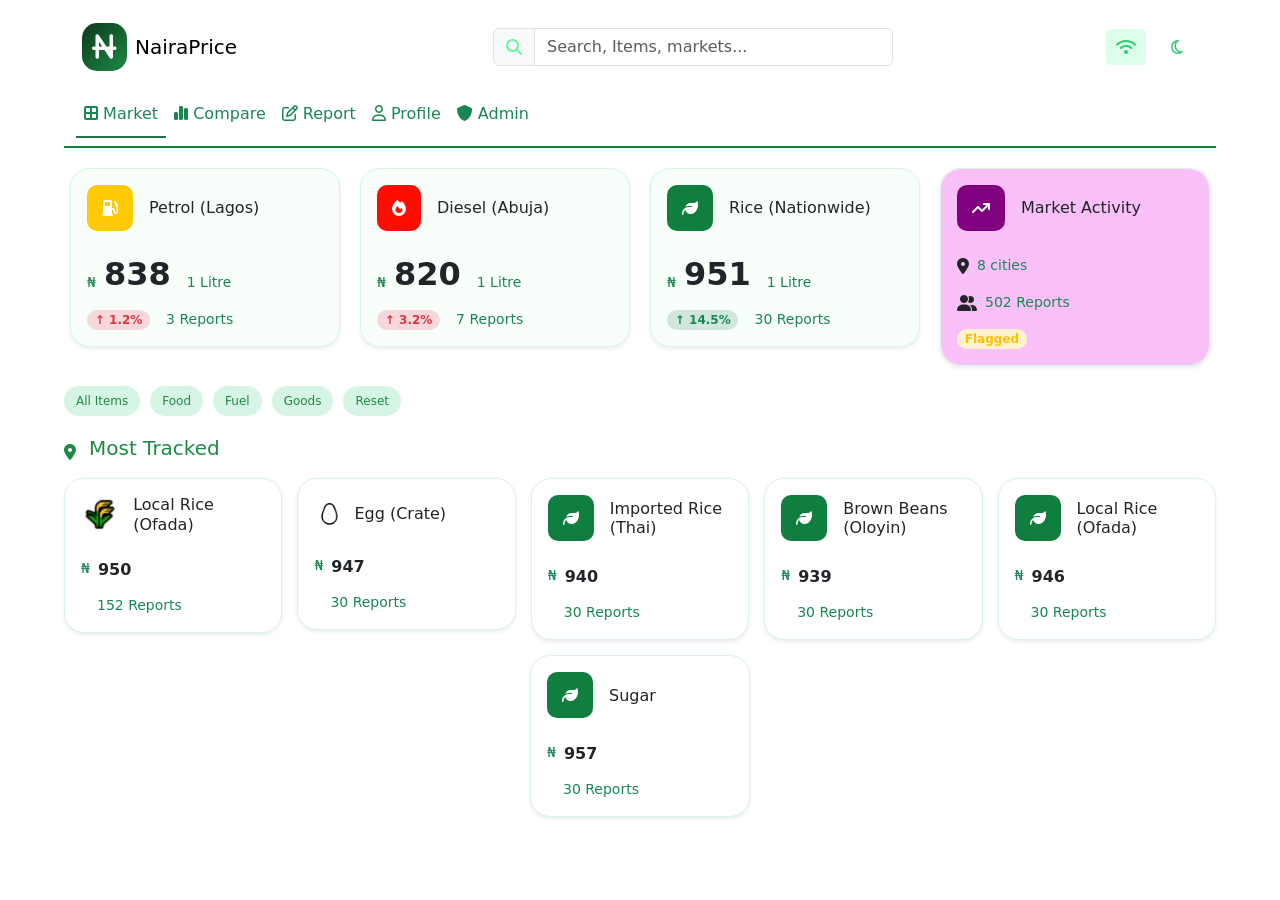
==== index.html @ 474af036 "version 1" ====
<!DOCTYPE html>
<html lang="en">
<head>
    <meta charset="UTF-8">
    <meta name="viewport" content="width=device-width, initial-scale=1.0">
    <link href="https://cdn.jsdelivr.net/npm/bootstrap@5.3.8/dist/css/bootstrap.min.css" rel="stylesheet" crossorigin="anonymous">
    <link rel="stylesheet" href="https://cdnjs.cloudflare.com/ajax/libs/font-awesome/6.7.2/css/all.min.css">
    <link rel="stylesheet" href="styles.css">

    <title>NaijaPrice</title>
</head>
<body>
    <div class="header">
        <nav class="navbar navbar-expand-lg">
        <div class="container">

        <a href="#" class="navbar-brand d-flex align-items-center me-5">
            <i class="fa-solid fa-naira-sign fs-3 me-2"></i>
            <span>NairaPrice</span>
        </a>

        <form class="d-flex mx-auto search-form" role="search">
            <div class="input-group">
              <span class="input-group-text">
                  <i class="fa-solid fa-magnifying-glass"></i>
              </span>

              <input type="search" class="form-control search-box" placeholder="Search, Items, markets...">
            
            </div>
        </form>
        <div class="side-icon">
          <i class="fa-solid fa-wifi"></i> 
          <i class="fa-regular fa-moon"></i> 
        </div>
        

    </div>
</nav>

<nav class="navbar navbar-expand-lg ">
  <div class="container-fluid">
    <button class="navbar-toggler" type="button" data-bs-toggle="collapse" data-bs-target="#navbarNav" aria-controls="navbarNav" aria-expanded="false" aria-label="Toggle navigation">
      <span class="navbar-toggler-icon"></span>
    </button>
    <div class="collapse navbar-collapse" id="navbarNav">
      <ul class="navbar-nav">
        <li class="nav-item">
          <a class="nav-link active" aria-current="page" href="index.html"><i class="fa-solid fa-border-all"></i> Market</a>
        </li>
        <li class="nav-item">
          <a class="nav-link" href="Compare.html"> <i class="fa-solid fa-chart-simple"></i> Compare</a>
        </li>
        <li class="nav-item">
          <a class="nav-link" href="Report.html"><i class="fa-regular fa-pen-to-square"></i> Report</a>
        </li>
        <li class="nav-item">
          <a class="nav-link" href="Profile.html"><i class="fa-regular fa-user"></i> Profile</a>
        </li>
        <li class="nav-item">
          <a class="nav-link" href="Admin.html"><i class="fa-solid fa-shield"></i> Admin</a>
        </li>
      </ul>
    </div>
  </div>
</nav> 

</div>

<div class="display-cards">
  <div class="card price-card shadow-sm h-100 border-0 rounded-4">

    <div class="card-body">
        <div class="d-flex align-items-center mb-4">

            <div class="icon-box bg-warning text-white rounded-circle d-flex justify-content-center align-items-center me-3">
                <i class="fa-solid fa-gas-pump"></i>
            </div>

            <div>
                <h6 class="mb-0">Petrol (Lagos)</h6>
            </div>

        </div>

        <div class="d-flex align-items-end mb-3">
            <small class="text-success me-2">₦ </small>
            <h2 class="fw-bold mb-0 me-3"> 838</h2>
            <small class="text-success"> 1 Litre</small>
        </div>

        <div class="d-flex align-items-center">
            <span class="badge rounded-pill bg-danger-subtle text-danger">↑ 1.2%</span>
            <small class="ms-3 text-success">3 Reports</small>
        </div>

    </div>

</div>

<div class="card price-card shadow-sm h-100 border-0 rounded-4">

    <div class="card-body">
        <div class="d-flex align-items-center mb-4">

            <div class="icon-box bg-warning text-white rounded-circle d-flex justify-content-center align-items-center me-3">
                <i class="fa-solid fa-fire"></i>
            </div>

            <div>
                <h6 class="mb-0">Diesel (Abuja)</h6>
            </div>

        </div>

        <div class="d-flex align-items-end mb-3">
            <small class="text-success me-2">₦ </small>
            <h2 class="fw-bold mb-0 me-3"> 820</h2>
            <small class="text-success"> 1 Litre</small>
        </div>

        <div class="d-flex align-items-center">
            <span class="badge rounded-pill bg-danger-subtle text-danger">↑ 3.2%</span>
            <small class="ms-3 text-success">7 Reports</small>
        </div>

    </div>

</div>

<div class="card price-card shadow-sm h-100 border-0 rounded-4">

    <div class="card-body">
        <div class="d-flex align-items-center mb-4">

            <div class="icon-box bg-warning text-white rounded-circle d-flex justify-content-center align-items-center me-3">
                <i class="fa-solid fa-leaf"></i>
            </div>

            <div>
                <h6 class="mb-0">Rice (Nationwide)</h6>
            </div>

        </div>

        <div class="d-flex align-items-end mb-3">
            <small class="text-success me-2">₦ </small>
            <h2 class="fw-bold mb-0 me-3"> 951</h2>
            <small class="text-success"> 1 Litre</small>
        </div>

        <div class="d-flex align-items-center">
            <span class="badge rounded-pill bg-success-subtle round-badge text-success">↑ 14.5%</span>
            <small class="ms-3 text-success">30 Reports</small>
        </div>

    </div>

</div>

<div class="card price-card shadow-sm h-100 border-0 rounded-4">

    <div class="card-body num-4">
        <div class="d-flex align-items-center mb-4">

            <div class="icon-box bg-warning text-white rounded-circle d-flex justify-content-center align-items-center me-3">
                <i class="fa-solid fa-arrow-trend-up"></i>
            </div>

            <div class="text-purple">
                <h6 class="mb-0">Market Activity</h6>
            </div>

        </div>

        <div>

    <div class="d-flex align-items-center mb-3">
        <i class="fa-solid fa-location-dot me-2"></i>
        <small class="text-success">8 cities</small>
    </div>

   
    <div class="d-flex align-items-center mb-3">
        <i class="fa-solid fa-user-group me-2"></i>
        <small class="text-success">502 Reports</small>
    </div>
</div>

        <div class="d-flex align-items-center">
            <span class="badge rounded-pill bg-warning-subtle text-warning flagged-badge">Flagged</span>
    
        </div>

    </div>

</div>

</div>

<div class="button">
    <a class="btn btn-success" href="#" role="button">All Items</a>
    <button class="btn btn-success" type="submit">Food</button>
    <input class="btn btn-success" type="button" value="Fuel">
    <input class="btn btn-success" type="submit" value="Goods">
    <input class="btn btn-success" type="reset" value="Reset">
</div>


<div class="star">
        <i class="fa-solid fa-location-dot me-2"></i>
        <h5 class="">Most Tracked</h5>
    </div>


<div class="box-card">
    <div class="card item-card shadow-sm h-100 border-0 rounded-4">

    <div class="card-body">
        <div class="d-flex align-items-center mb-4">

            <div class="icon-box text-white rounded-circle d-flex justify-content-center align-items-center me-3">
                <img src="img/emoji_corn.png" alt="brown-beans" width="40px" height="40px">
            </div>

            <div>
                <h6 class="mb-0">Local Rice (Ofada)</h6>
            </div>

        </div>

        <div class="d-flex align-items-end mb-3">
            <small class="text-success me-2">₦ </small>
            <h6 class="fw-bold mb-0 me-3"> 950</h6>
        </div>

        <div class="d-flex align-items-center">
            <small class="ms-3 text-success">152 Reports</small>
        </div>

    </div>
    
    </div>

<div class="card item-card shadow-sm h-100 border-0 rounded-4">

    <div class="card-body">
        <div class="d-flex align-items-center mb-4">
            
            <div class="icon-box text-white rounded-circle d-flex justify-content-center align-items-center">
                <img src="img/Egg.png" alt="brown-beans" width="40" height="40">
            </div>

            <div>
                <h6 class="mb-0">Egg (Crate)</h6>
            </div>

        </div>

        <div class="d-flex align-items-end mb-3">
            <small class="text-success me-2">₦ </small>
            <h6 class="fw-bold mb-0 me-3"> 947</h6>
        </div>

        <div class="d-flex align-items-center">
            <small class="ms-3 text-success">30 Reports</small>
        </div>

    </div>
    
</div>

<div class="card item-card shadow-sm h-100 border-0 rounded-4">

    <div class="card-body">
        <div class="d-flex align-items-center mb-4">

            <div class="icon-box bg-warning text-white rounded-circle d-flex justify-content-center align-items-center me-3">
                <i class="fa-solid fa-leaf"></i>
            </div>

            <div>
                <h6 class="mb-0">Imported Rice (Thai)</h6>
            </div>

        </div>

        <div class="d-flex align-items-end mb-3">
            <small class="text-success me-2">₦ </small>
            <h6 class="fw-bold mb-0 me-3"> 940</h6>
            
        </div>

        <div class="d-flex align-items-center">
            <small class="ms-3 text-success">30 Reports</small>
        </div>

    </div>
    
</div>

<div class="card item-card shadow-sm h-100 border-0 rounded-4">

    <div class="card-body">
        <div class="d-flex align-items-center mb-4">

            <div class="icon-box bg-warning text-white rounded-circle d-flex justify-content-center align-items-center me-3">
                <i class="fa-solid fa-leaf"></i>
            </div>

            <div>
                <h6 class="mb-0">Brown Beans (Oloyin)</h6>
            </div>

        </div>

        <div class="d-flex align-items-end mb-3">
            <small class="text-success me-2">₦ </small>
            <h6 class="fw-bold mb-0 me-3"> 939</h6>
        </div>

        <div class="d-flex align-items-center">
            <small class="ms-3 text-success">30 Reports</small>
        </div>

    </div>
    
</div>

<div class="card item-card shadow-sm h-100 border-0 rounded-4">

    <div class="card-body">
        <div class="d-flex align-items-center mb-4">

            <div class="icon-box bg-warning text-white rounded-circle d-flex justify-content-center align-items-center me-3">
                <i class="fa-solid fa-leaf"></i>
            </div>

            <div>
                <h6 class="mb-0">Local Rice (Ofada)</h6>
            </div>

        </div>

        <div class="d-flex align-items-end mb-3">
            <small class="text-success me-2">₦ </small>
            <h6 class="fw-bold mb-0 me-3"> 946</h6>
        </div>

        <div class="d-flex align-items-center">
            <small class="ms-3 text-success">30 Reports</small>
        </div>

    </div>
    
</div>

<div class="card item-card shadow-sm h-100 border-0 rounded-4">

    <div class="card-body">
        <div class="d-flex align-items-center mb-4">

            <div class="icon-box bg-warning text-white rounded-circle d-flex justify-content-center align-items-center me-3">
                <i class="fa-solid fa-leaf"></i>
            </div>

            <div>
                <h6 class="mb-0">Sugar</h6>
            </div>

        </div>

        <div class="d-flex align-items-end mb-3">
            <small class="text-success me-2">₦ </small>
            <h6 class="fw-bold mb-0 me-3"> 957</h6>
        </div>

        <div class="d-flex align-items-center">
            <small class="ms-3 text-success">30 Reports</small>
        </div>

    </div>
    
</div>

</div>

<!-- <div class="card item-card shadow-sm h-100 border-0 rounded-4">

    <div class="card-body">
        <div class="d-flex align-items-left mb-4">

            <div class="icon-box bg-warning text-white rounded-circle d-flex justify-content-center align-items-center me-3">
                <i class="fa-solid fa-leaf"></i>
            </div>

            <div>
                <h6 class="mb-0">Local Rice (Ofada)</h6>
            </div>

        </div>

        <div class="d-flex align-items-end mb-3">
            <small class="text-success me-2">₦ </small>
            <h6 class="fw-bold mb-0 me-3"> 946</h6>
        </div>

        <div class="d-flex align-items-center">
            <small class="ms-3 text-success">60 Reports</small>
        </div>

    </div>
    
    </div> -->


<script src="https://cdn.jsdelivr.net/npm/bootstrap@5.3.8/dist/js/bootstrap.bundle.min.js"></script>

</body>
</html>
---- styles.css ----
* {
    margin: 0;
    padding: 0;
    box-sizing: border-box;
}

html {
    overflow-x: hidden;
}

body {
    min-width: 0;
    overflow-x: hidden;
    background: #ffffff;
}

.header {
    width: min(90%, 1200px);
    margin: 10px auto 0;
    border-bottom: 2px solid #107e3e;
}

.navbar .container,
.navbar .container-fluid {
    min-width: 0;
}

.navbar-brand {
    flex-shrink: 0;
}

.search-form {
    width: 400px;
    max-width: 100%;
}

.search-box {
    width: 100%;
}

.search-input {
    color: #c0fcd9;
    background-color: #c0fcd9;
}

.input-group {
    max-width: 100%;
}

.fa-naira-sign {
    background-image: linear-gradient(135deg, #0B391B, #1F8A45);
    color: #ffffff;
    padding: 10px;
    border-radius: 15px;
}

.fa-magnifying-glass {
    color: #63f7a1;
}

.fa-wifi {
    margin: 5px;
    padding: 10px;
    border-radius: 5px;
    color: #2ecc71;
    background-color: #dcffeb;
}

.fa-moon {
    margin: 5px;
    padding: 10px;
    border-radius: 5px;
    color: #2ecc71;
}

input[type="search"]:focus,
input.search-box:focus {
    outline: none;
    outline: 2px solid #2ecc71;
    box-shadow: 0 0 5px rgba(46, 204, 113, 0.5);
    background-color: #dcffeb;
}

.nav-link {
    padding: 10px 18px;
    color: #198754;
    font-weight: 500;
}

.nav-link.active {
    color: #198754 !important;
    border-bottom: 2px solid #1f7049;
}

.nav-link:hover {
    background: #e9f7ef;
    color: #198754;
    border-radius: 5px;
}


img {
    max-width: 100%;
    height: auto;
}


@media (max-width: 991.98px) {
    .header {
        width: 95%;
    }

    .navbar .container {
        gap: 10px;
    }

    .search-form {
        width: min(400px, 100%);
    }

    .side-icon {
        display: flex;
        flex-shrink: 0;
    }

    .navbar-collapse {
        padding: 10px 0;
    }
}

@media (max-width: 767.98px) {
    .navbar-brand {
        margin-right: 0 !important;
    }

    .navbar-brand span {
        font-size: 1rem;
    }

    .fa-naira-sign {
        padding: 8px;
    }

    .search-form {
        order: 3;
        width: 100%;
        flex-basis: 100%;
        margin: 8px 0 !important;
    }

    .navbar .container {
        flex-wrap: wrap;
    }

    .side-icon {
        margin-left: auto;
    }

    .nav-link {
        padding: 10px;
    }

    .nav-link.active {
        border-bottom: 0;
        background: #e9f7ef;
        border-radius: 5px;
    }
}

.display-cards {
    width: min(90%, 1200px);
    display: flex;
    flex-wrap: wrap;
    justify-content: center;
    gap: 20px;
    margin: 20px auto;
}

.price-card {
    background-color: #f8fffb;
    border: 1px solid #d6f5e5 !important;
    border-radius: 20px !important;
    transition: 0.3s ease;
    flex: 1 1 230px;
    max-width: 270px;
    min-width: 0;
}

.num-4 {
    background-color: #fac0fa;
    border-radius: 20px;
}

.fa-gas-pump,
.fa-fire,
.fa-leaf,
.fa-arrow-trend-up {
    padding: 15px;
    border-radius: 10px;
    color: #ffffff;
}

.fa-gas-pump { background-color: #ffc904; }
.fa-fire { background-color: #ff0d00; }
.fa-leaf { background-color: #107e3e; }
.fa-arrow-trend-up { background-color: #800080; }

.text-success {
    text-align: end;
}

.flagged-badge {
    background-color: #fff3cd;
    color: #856404;
}

.button {
    display: flex;
    justify-content: flex-start;
    flex-wrap: wrap;
    gap: 10px;
    width: min(90%, 1200px);
    margin: 20px auto;
}

.btn-success {
    background-color: #d6f5e5;
    border: none;
    color: #1F8A45;
    border-radius: 20px;
    font-size: 12px;
}

.button .btn.active,
.button .btn:focus,
.button .btn:active {
    background-color: #1F8A45 !important;
    border-color: #d6f5e5 !important;
    color: #ffffff !important;
    box-shadow: none !important;
}

.star {
    display: flex;
    align-items: center;
    gap: 5px;
    width: min(90%, 1200px);
    color: #1F8A45;
    margin: 20px auto 0;
}

.box-card {
    display: flex;
    flex-wrap: wrap;
    justify-content: center;
    gap: 15px;
    width: min(90%, 1200px);
    margin: 10px auto;
}

.item-card {
    background-color: #ffffff;
    border: 1px solid #d6f5e5 !important;
    border-radius: 20px !important;
    transition: 0.3s ease;
    flex: 1 1 200px;
    max-width: 220px;
    min-width: 0;
}

.button-leaf {
    background-color: #d6f5e5;
    color: #0B391B;
}

.button-leaf:hover {
    border: 2px solid #1F8A45;
}

@media (max-width: 767.98px) {
    .display-cards,
    .box-card {
        width: 92%;
    }

    .price-card {
        flex: 1 1 100%;
        width: 100%;
        max-width: 400px;
    }

    .button {
        width: 92%;
    }

    .star {
        width: 92%;
    }

    .item-card {
        flex: 1 1 100%;
        width: 100%;
        max-width: 350px;
    }
}
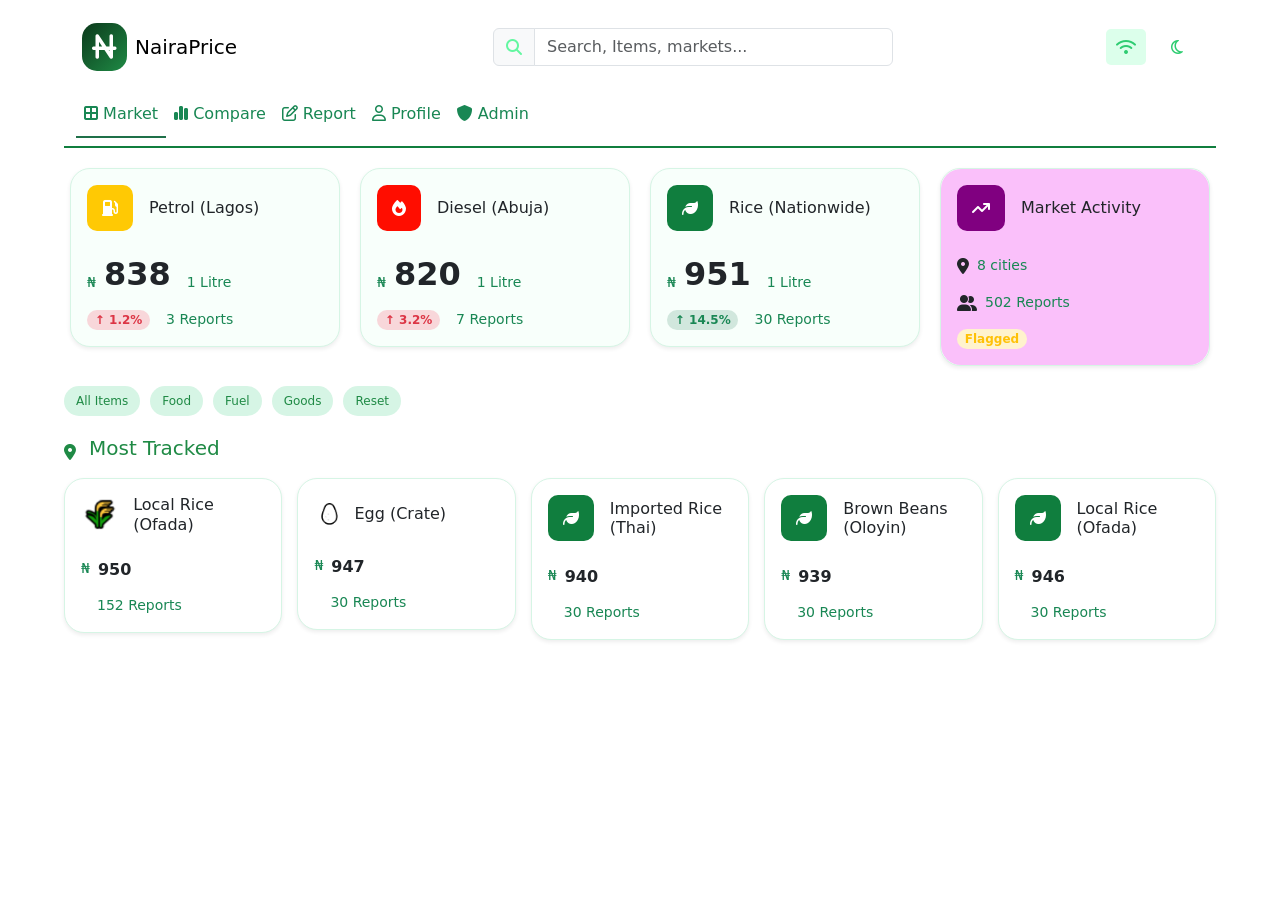
==== commit dcb9fa49: "version 2" ====
--- a/index.html
+++ b/index.html
@@ -355,7 +355,7 @@
     
 </div>
 
-<div class="card item-card shadow-sm h-100 border-0 rounded-4">
+<!-- <div class="card item-card shadow-sm h-100 border-0 rounded-4">
 
     <div class="card-body">
         <div class="d-flex align-items-center mb-4">
@@ -381,7 +381,7 @@
 
     </div>
     
-</div>
+</div> -->
 
 </div>
 
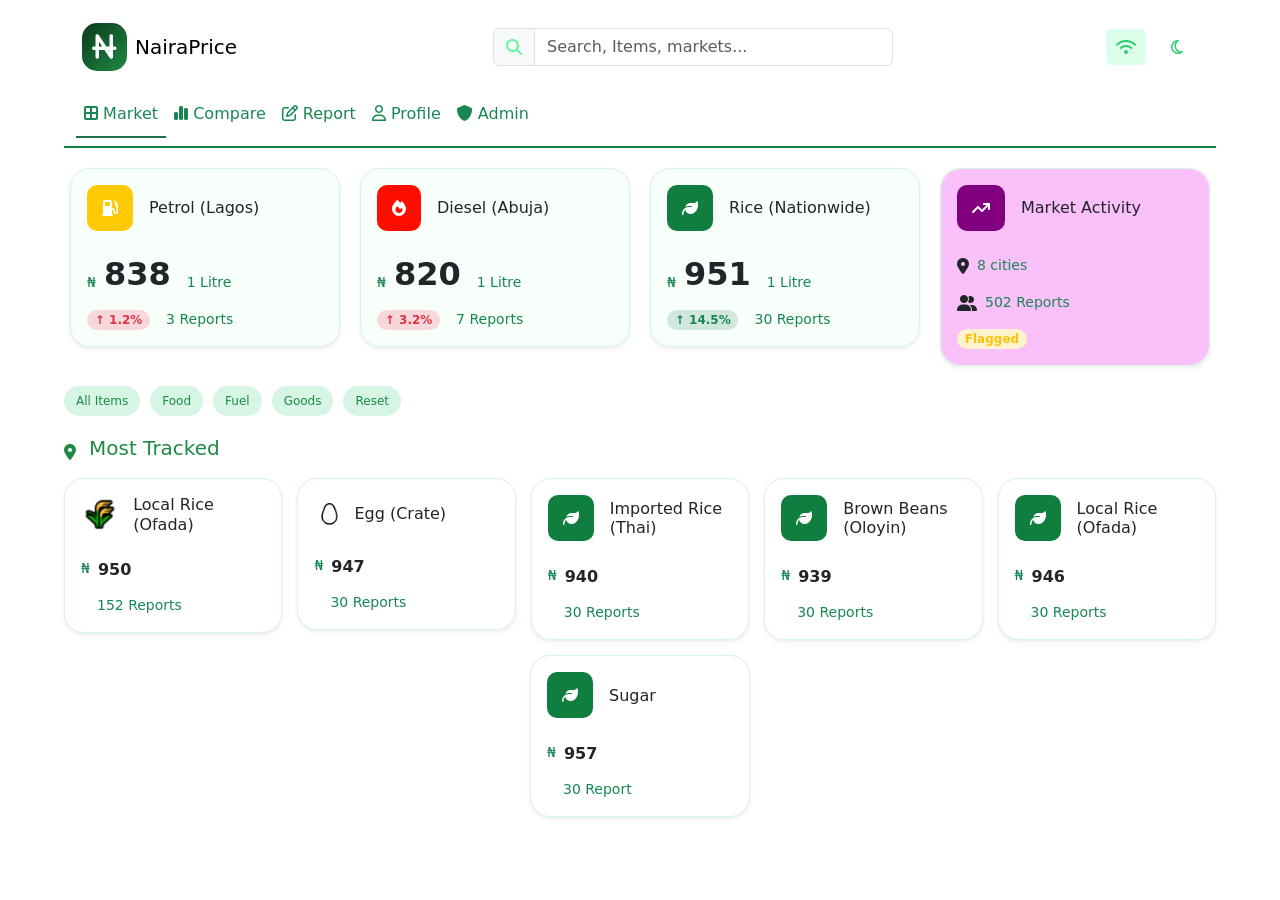
==== commit bd364b48: "version 1 reverse" ====
--- a/index.html
+++ b/index.html
@@ -355,7 +355,7 @@
     
 </div>
 
-<!-- <div class="card item-card shadow-sm h-100 border-0 rounded-4">
+<div class="card item-card shadow-sm h-100 border-0 rounded-4">
 
     <div class="card-body">
         <div class="d-flex align-items-center mb-4">
@@ -376,12 +376,12 @@
         </div>
 
         <div class="d-flex align-items-center">
-            <small class="ms-3 text-success">30 Reports</small>
-        </div>
-
-    </div>
-    
-</div> -->
+            <small class="ms-3 text-success">30 Report</small>
+        </div>
+
+    </div>
+    
+</div>
 
 </div>
 
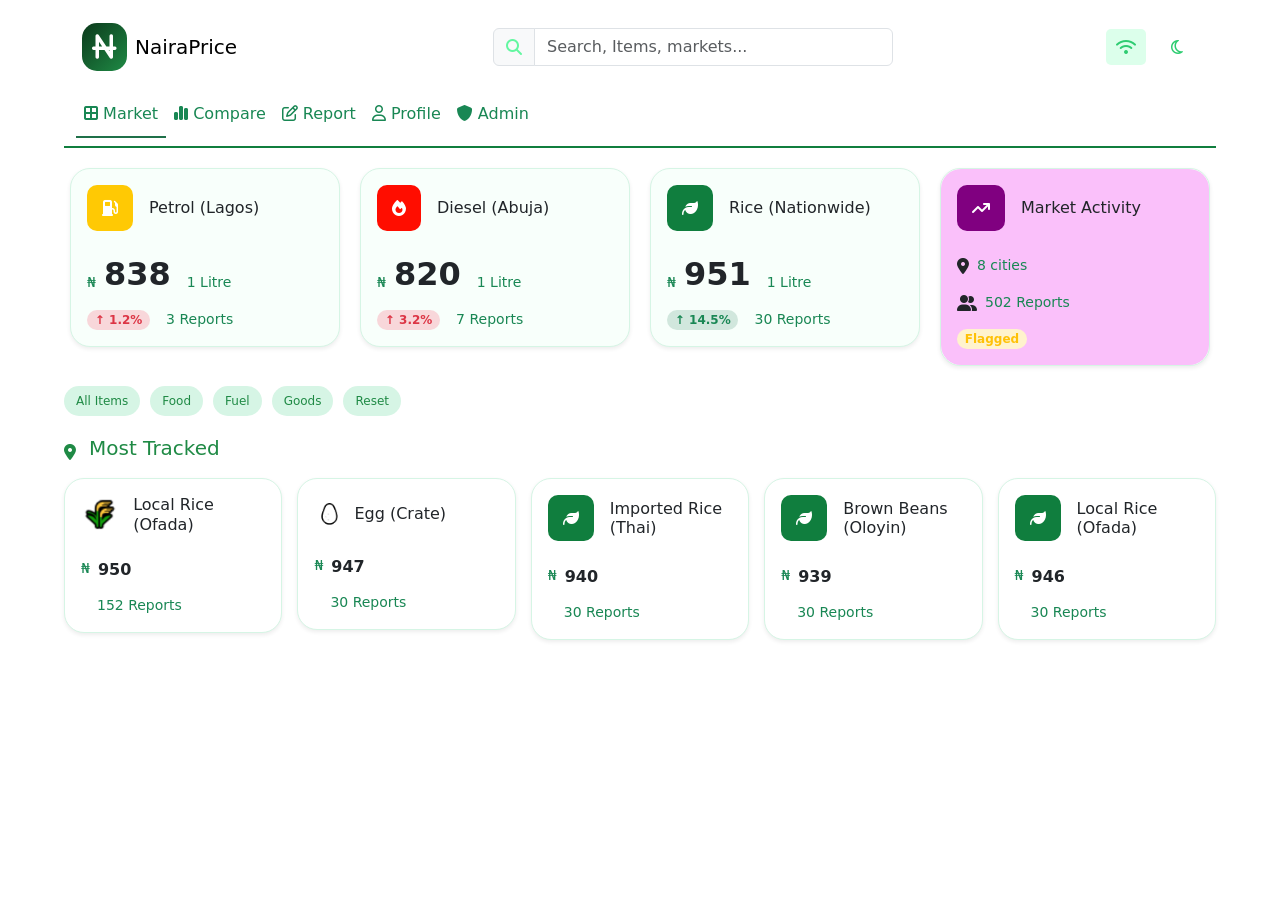
==== commit 716b1813: "Merge bd364b4813aca761d14be26608074911009d721f into dcb9fa49a95c825e08a3f1f35d7aafb74eb1ca77" ====
--- a/index.html
+++ b/index.html
@@ -355,7 +355,7 @@
     
 </div>
 
-<div class="card item-card shadow-sm h-100 border-0 rounded-4">
+<!-- <div class="card item-card shadow-sm h-100 border-0 rounded-4">
 
     <div class="card-body">
         <div class="d-flex align-items-center mb-4">
@@ -381,7 +381,7 @@
 
     </div>
     
-</div>
+</div> -->
 
 </div>
 
